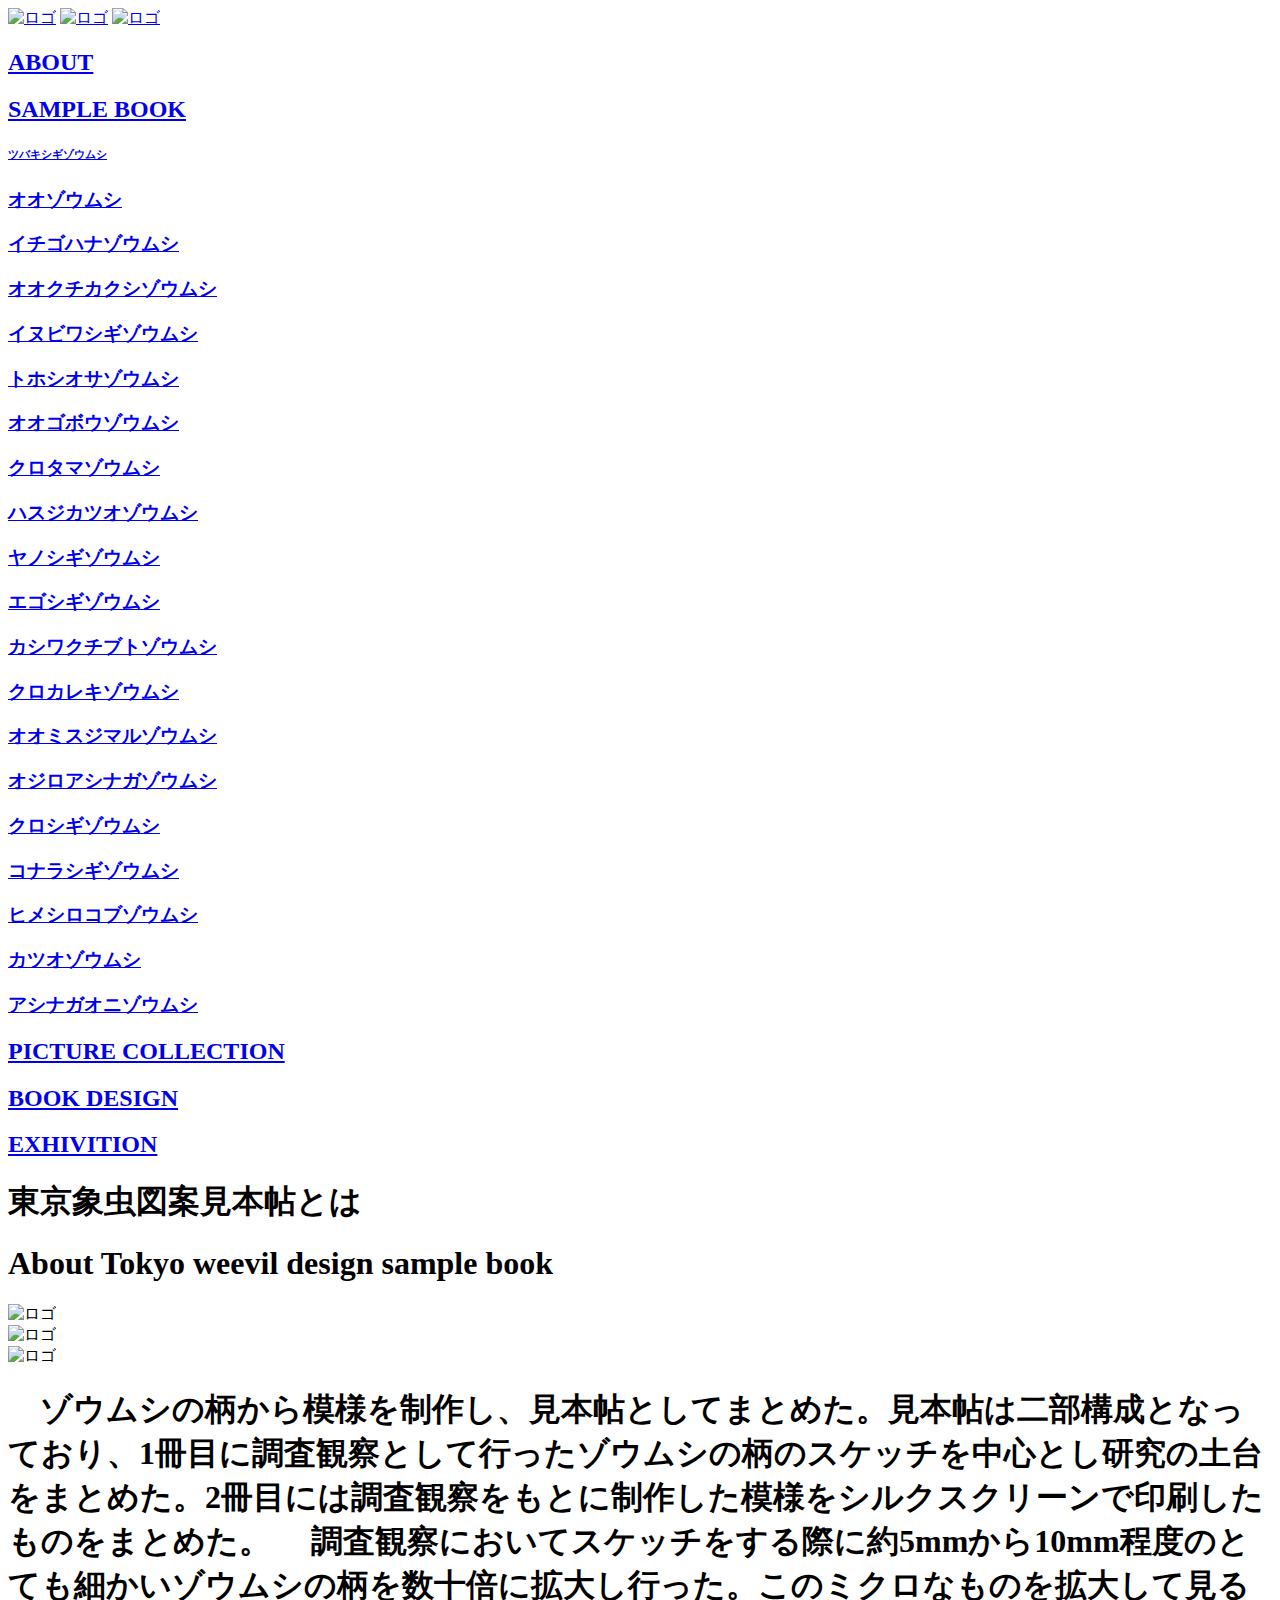
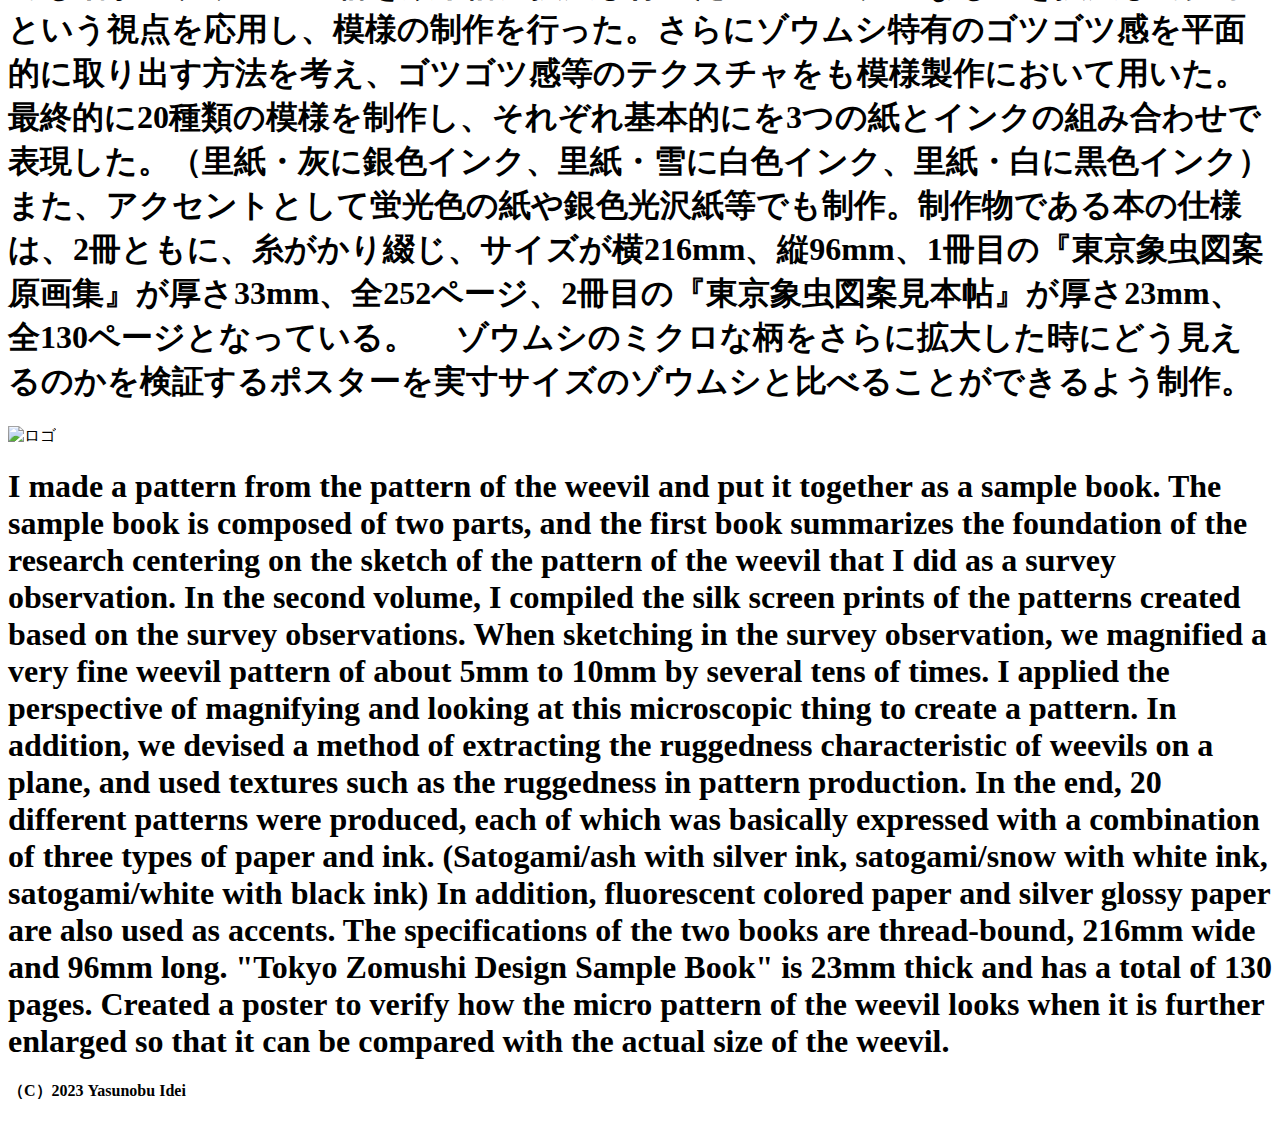
==== index.html @ ec0a6c7b "Create index.html" ====
<!DOCTYPE html>
<html lang="ja">
    <head>
        <meta charset="UTF-8">
        <title>東京象虫図案見本帖</title>
        <link rel="preconnect" href="https://fonts.googleapis.com">
        <link rel="preconnect" href="https://fonts.gstatic.com" crossorigin>
        <link href="https://fonts.googleapis.com/css2?family=Noto+Serif+JP:wght@200&family=Roboto:wght@100&display=swap" rel="stylesheet">
        <link rel="stylesheet" href="style5.css">
        <meta name="viewport" content="width=device-width,initial-scale=1">
    </head>

    <body>
        <div class="app">
            <div class="header">
                <a href="https://yasunobuidei.github.io/Tokyoweevildesignsample.github.io/"><img src="logo.png" alt="ロゴ" id="logog"></a>
                <a href="https://yasunobuidei.github.io/Tokyoweevildesignsample.github.io/"><img src="logow.png" alt="ロゴ" id="logow"></a>
                <a href="https://yasunobuidei.github.io/menu.github.io/"><img src="menug.png" alt="ロゴ" id="menu"></a>
            </div>
            <div class="main">
                <div class="sidebar">
                    <h2><a href="https://yasunobuidei.github.io/about.github.io/">ABOUT</a></h2>
                    <h2><a href="https://yasunobuidei.github.io/samplebook.github.io/">SAMPLE BOOK</a></h2>
                    <h6><a href="https://yasunobuidei.github.io/tsubakishigi.github.io/">ツバキシギゾウムシ</a></h6>
                    <h3><a href="https://yasunobuidei.github.io/oh.github.io/">オオゾウムシ</a></h3>
                    <h3><a href="https://yasunobuidei.github.io/ichigohana.github.io/">イチゴハナゾウムシ</a></h3>
                    <h3><a href="https://yasunobuidei.github.io/ohkuchikakushi.github.io/">オオクチカクシゾウムシ</a></h3>
                    <h3><a href="https://yasunobuidei.github.io/inubiwashigi.github.io/">イヌビワシギゾウムシ</a></h3>
                    <h3><a href="https://yasunobuidei.github.io/tohoshiosa.github.io/">トホシオサゾウムシ</a></h3>
                    <h3><a href="https://yasunobuidei.github.io/ohgobo.github.io/">オオゴボウゾウムシ</a></h3>
                    <h3><a href="https://yasunobuidei.github.io/kurotama.github.io/">クロタマゾウムシ</a></h3>
                    <h3><a href="https://yasunobuidei.github.io/hasujikatsuo.github.io/">ハスジカツオゾウムシ</a></h3>
                    <h3><a href="https://yasunobuidei.github.io/yanoshigi.github.io/">ヤノシギゾウムシ</a></h3>
                    <h3><a href="https://yasunobuidei.github.io/egoshigi.github.io/">エゴシギゾウムシ</a></h3>
                    <h3><a href="https://yasunobuidei.github.io/kashiwakuchibuto.github.io/">カシワクチブトゾウムシ</a></h3>
                    <h3><a href="https://yasunobuidei.github.io/kurokareki.github.io/">クロカレキゾウムシ</a></h3>
                    <h3><a href="https://yasunobuidei.github.io/ohmisujimaru.github.io/">オオミスジマルゾウムシ</a></h3>
                    <h3><a href="https://yasunobuidei.github.io/ojiroashinaga.github.io/">オジロアシナガゾウムシ</a></h3>
                    <h3><a href="https://yasunobuidei.github.io/kuroshigi.github.io/">クロシギゾウムシ</a></h3>
                    <h3><a href="https://yasunobuidei.github.io/konarashigi.github.io/">コナラシギゾウムシ</a></h3>
                    <h3><a href="https://yasunobuidei.github.io/himeshirokobu.github.io/">ヒメシロコブゾウムシ</a></h3>
                    <h3><a href="https://yasunobuidei.github.io/katsuo.github.io/">カツオゾウムシ</a></h3>
                    <h3><a href="https://yasunobuidei.github.io/ashinagaoni.github.io/">アシナガオニゾウムシ</a></h3>
                    <h2><a href="https://yasunobuidei.github.io/picturecollection.github.io/">PICTURE COLLECTION</a></h2>
                    <h2><a href="https://yasunobuidei.github.io/bookdesign.github.io/">BOOK DESIGN</a></h2>
                    <h2><a href="https://yasunobuidei.github.io/exhivition.github.io/">EXHIVITION</a></h2>
                </div>
                <div class="content">
                    <div class="flex-content">
                        <h1>東京象虫図案見本帖とは</h1>
                        <h1>About Tokyo weevil design sample book</h1>
                    </div>
                    <div class="flex-content">
                        <div class="naka">
                            <div class="photo"><img src="ashinagaoni-photo.png" alt="ロゴ" id="gara1"></div>
                            <div class="photo"><img src="ashinagaoni-collection.png" alt="ロゴ" id="gara1"></div>
                            <div class="photo"><img src="ashinagaoni1.png" alt="ロゴ" id="gara1"></div>
                        </div>
                        <div class="naka">
                            <h1 id="moji1">　ゾウムシの柄から模様を制作し、見本帖としてまとめた。見本帖は二部構成となっており、1冊目に調査観察として行ったゾウムシの柄のスケッチを中心とし研究の土台をまとめた。2冊目には調査観察をもとに制作した模様をシルクスクリーンで印刷したものをまとめた。
                                　調査観察においてスケッチをする際に約5mmから10mm程度のとても細かいゾウムシの柄を数十倍に拡大し行った。このミクロなものを拡大して見るという視点を応用し、模様の制作を行った。さらにゾウムシ特有のゴツゴツ感を平面的に取り出す方法を考え、ゴツゴツ感等のテクスチャをも模様製作において用いた。最終的に20種類の模様を制作し、それぞれ基本的にを3つの紙とインクの組み合わせで表現した。（里紙・灰に銀色インク、里紙・雪に白色インク、里紙・白に黒色インク）また、アクセントとして蛍光色の紙や銀色光沢紙等でも制作。制作物である本の仕様は、2冊ともに、糸がかり綴じ、サイズが横216mm、縦96mm、1冊目の『東京象虫図案原画集』が厚さ33mm、全252ページ、2冊目の『東京象虫図案見本帖』が厚さ23mm、全130ページとなっている。
                                　ゾウムシのミクロな柄をさらに拡大した時にどう見えるのかを検証するポスターを実寸サイズのゾウムシと比べることができるよう制作。</h1>
                        
                            </div>
                    </div>
                    <div class="flex-content">
                        <div class="naka">
                            <img src="shugo.png" alt="ロゴ" id="gara2">
                        </div>
                        <div class="naka">
                            <h1 id="moji1"> I made a pattern from the pattern of the weevil and put it together as a sample book. The sample book is composed of two parts, and the first book summarizes the foundation of the research centering on the sketch of the pattern of the weevil that I did as a survey observation. In the second volume, I compiled the silk screen prints of the patterns created based on the survey observations.
                                 When sketching in the survey observation, we magnified a very fine weevil pattern of about 5mm to 10mm by several tens of times. I applied the perspective of magnifying and looking at this microscopic thing to create a pattern. In addition, we devised a method of extracting the ruggedness characteristic of weevils on a plane, and used textures such as the ruggedness in pattern production. In the end, 20 different patterns were produced, each of which was basically expressed with a combination of three types of paper and ink. (Satogami/ash with silver ink, satogami/snow with white ink, satogami/white with black ink) In addition, fluorescent colored paper and silver glossy paper are also used as accents. The specifications of the two books are thread-bound, 216mm wide and 96mm long. "Tokyo Zomushi Design Sample Book" is 23mm thick and has a total of 130 pages.
                                 Created a poster to verify how the micro pattern of the weevil looks when it is further enlarged so that it can be compared with the actual size of the weevil.              
                            </h1>
                        </div>
                    </div>
                </div>
                <div class="sidebar2">
                </div>
            </div>
            <div class="footer">
                <h4>（C）2023 Yasunobu Idei</h4>
            </div>
        </div>
    </body> 
</html>
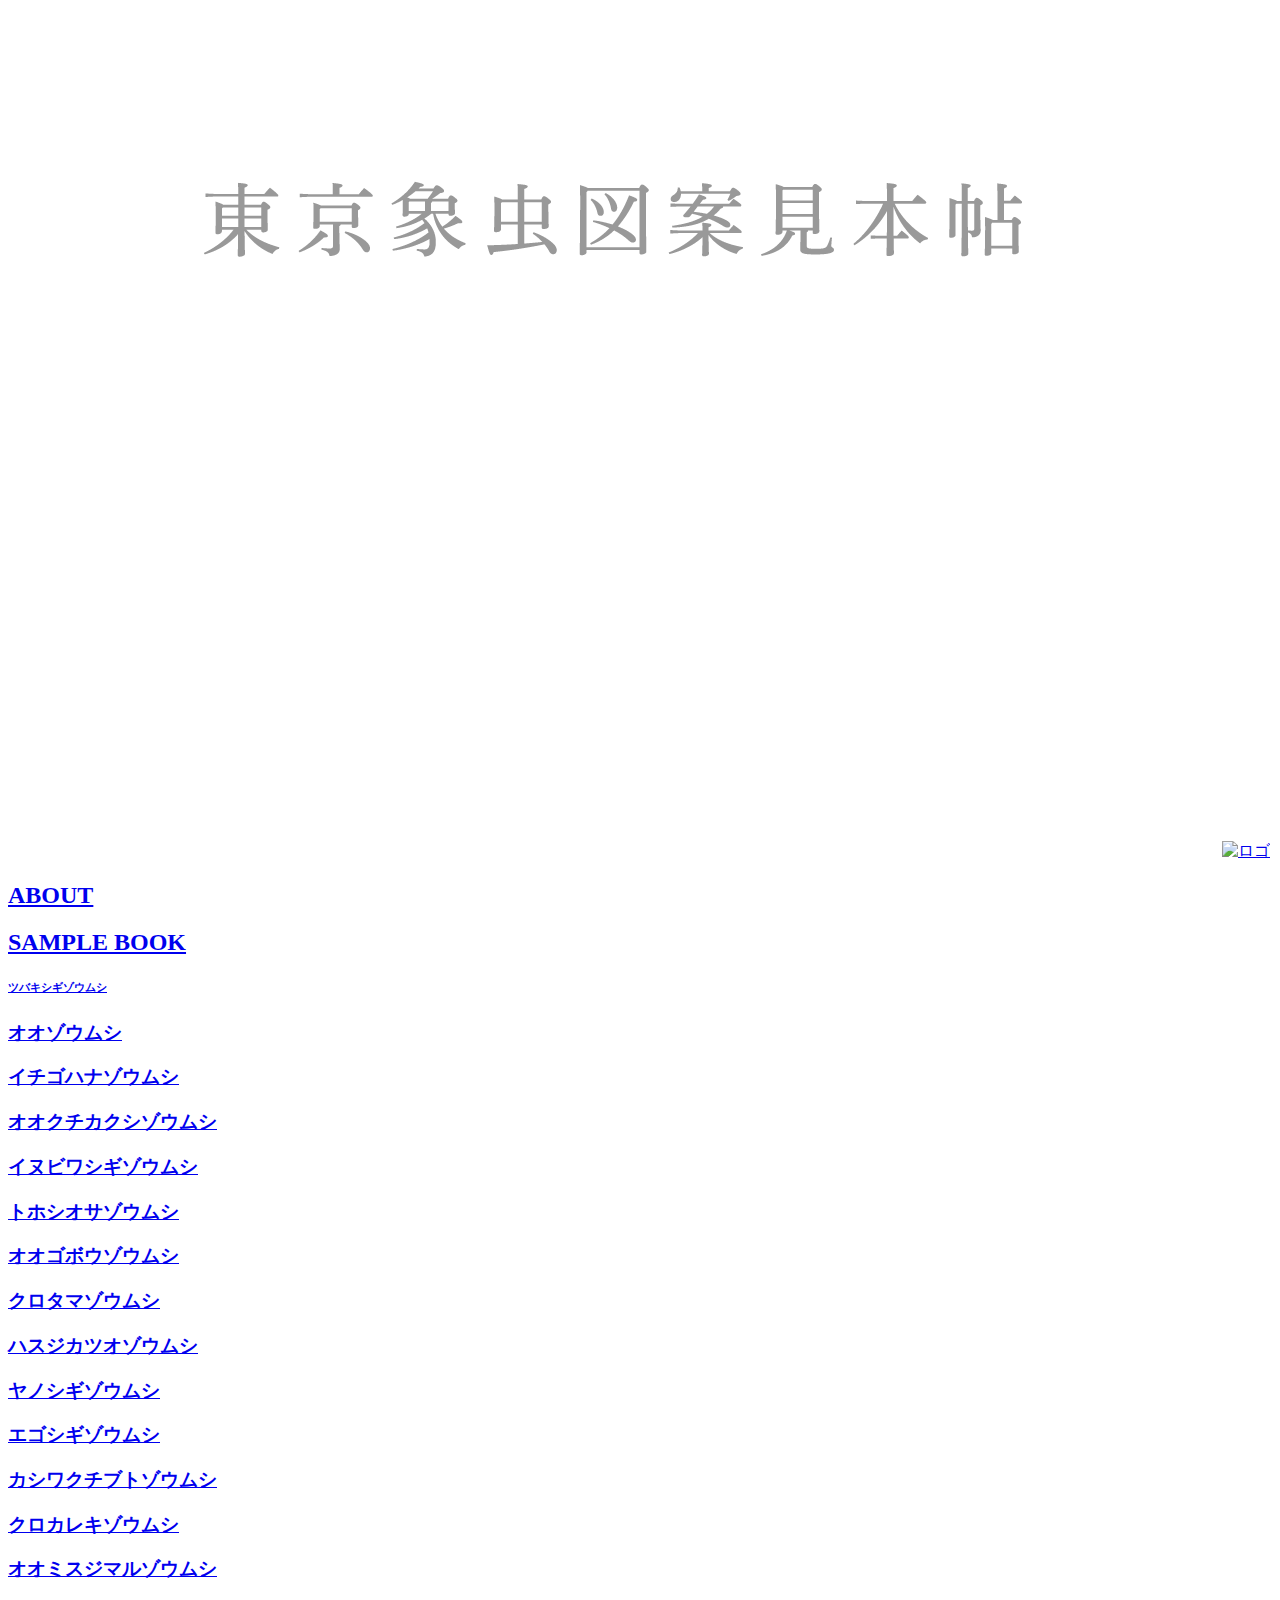
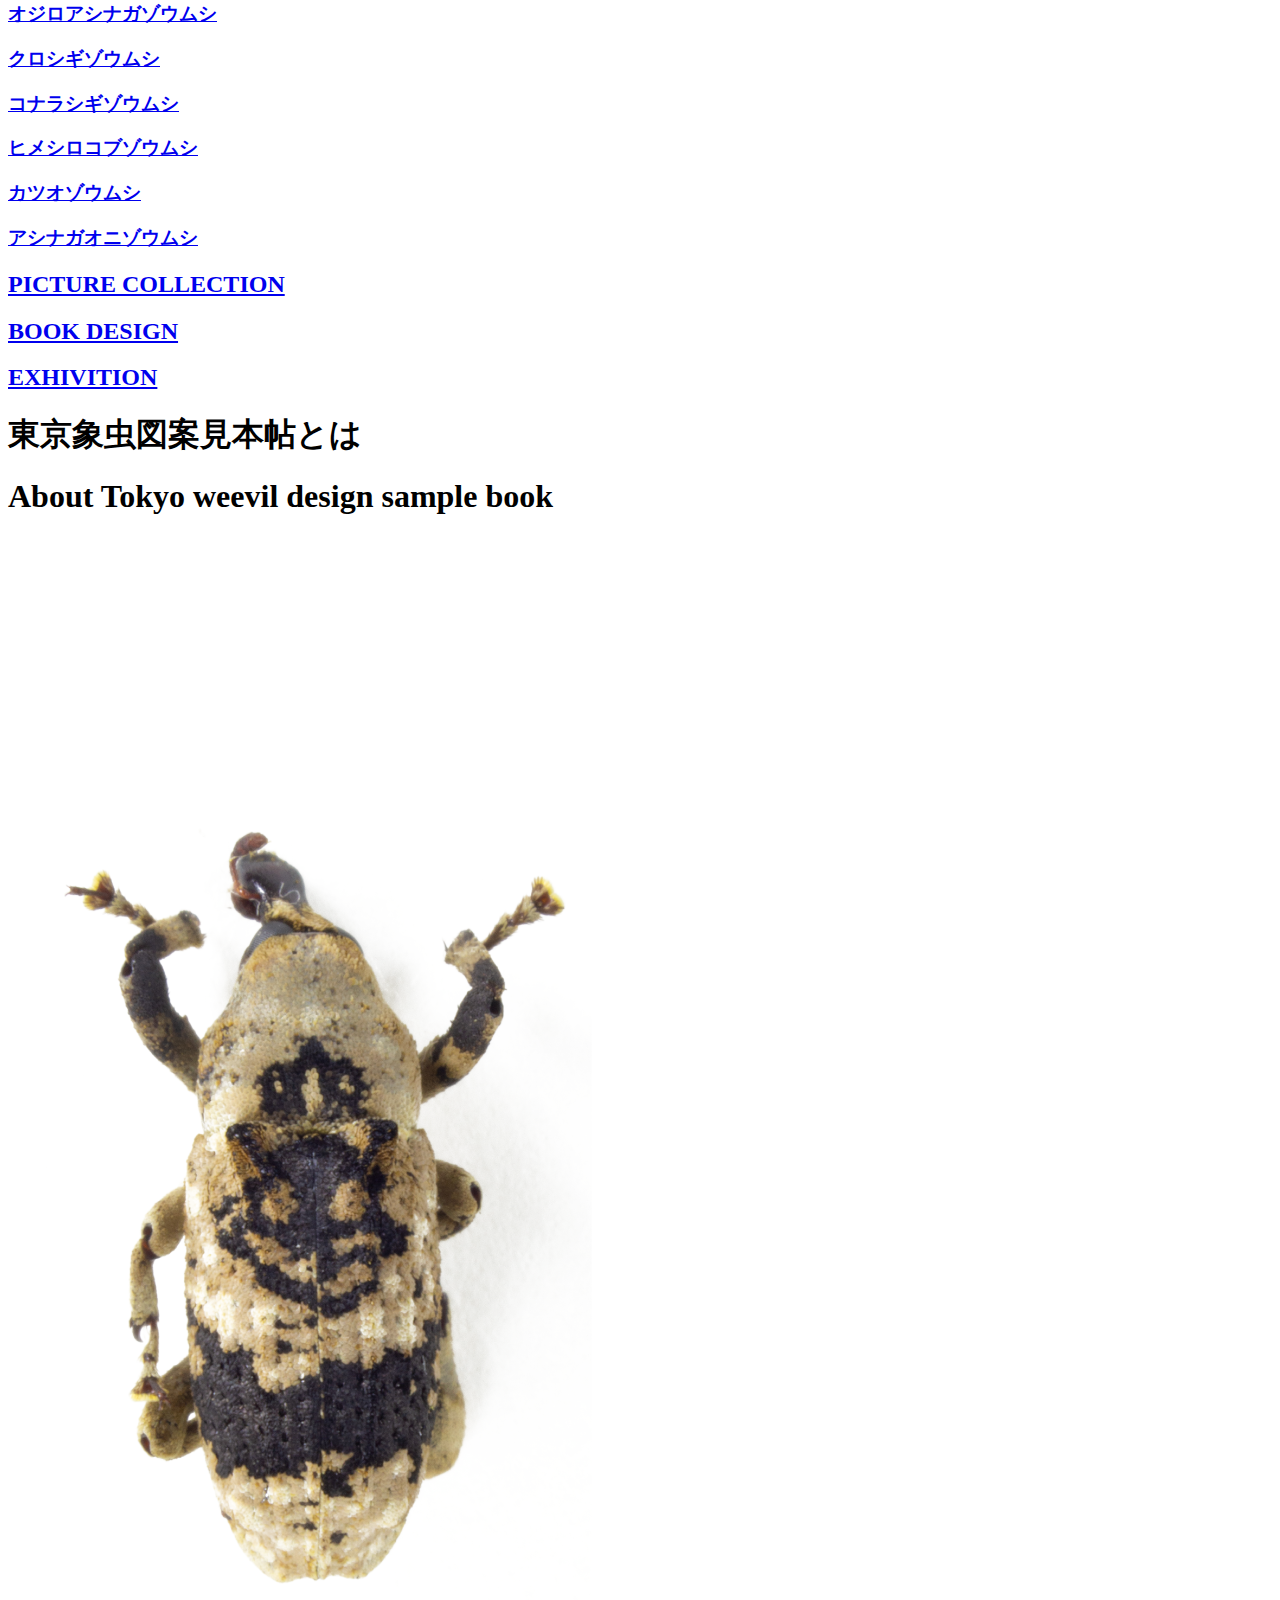
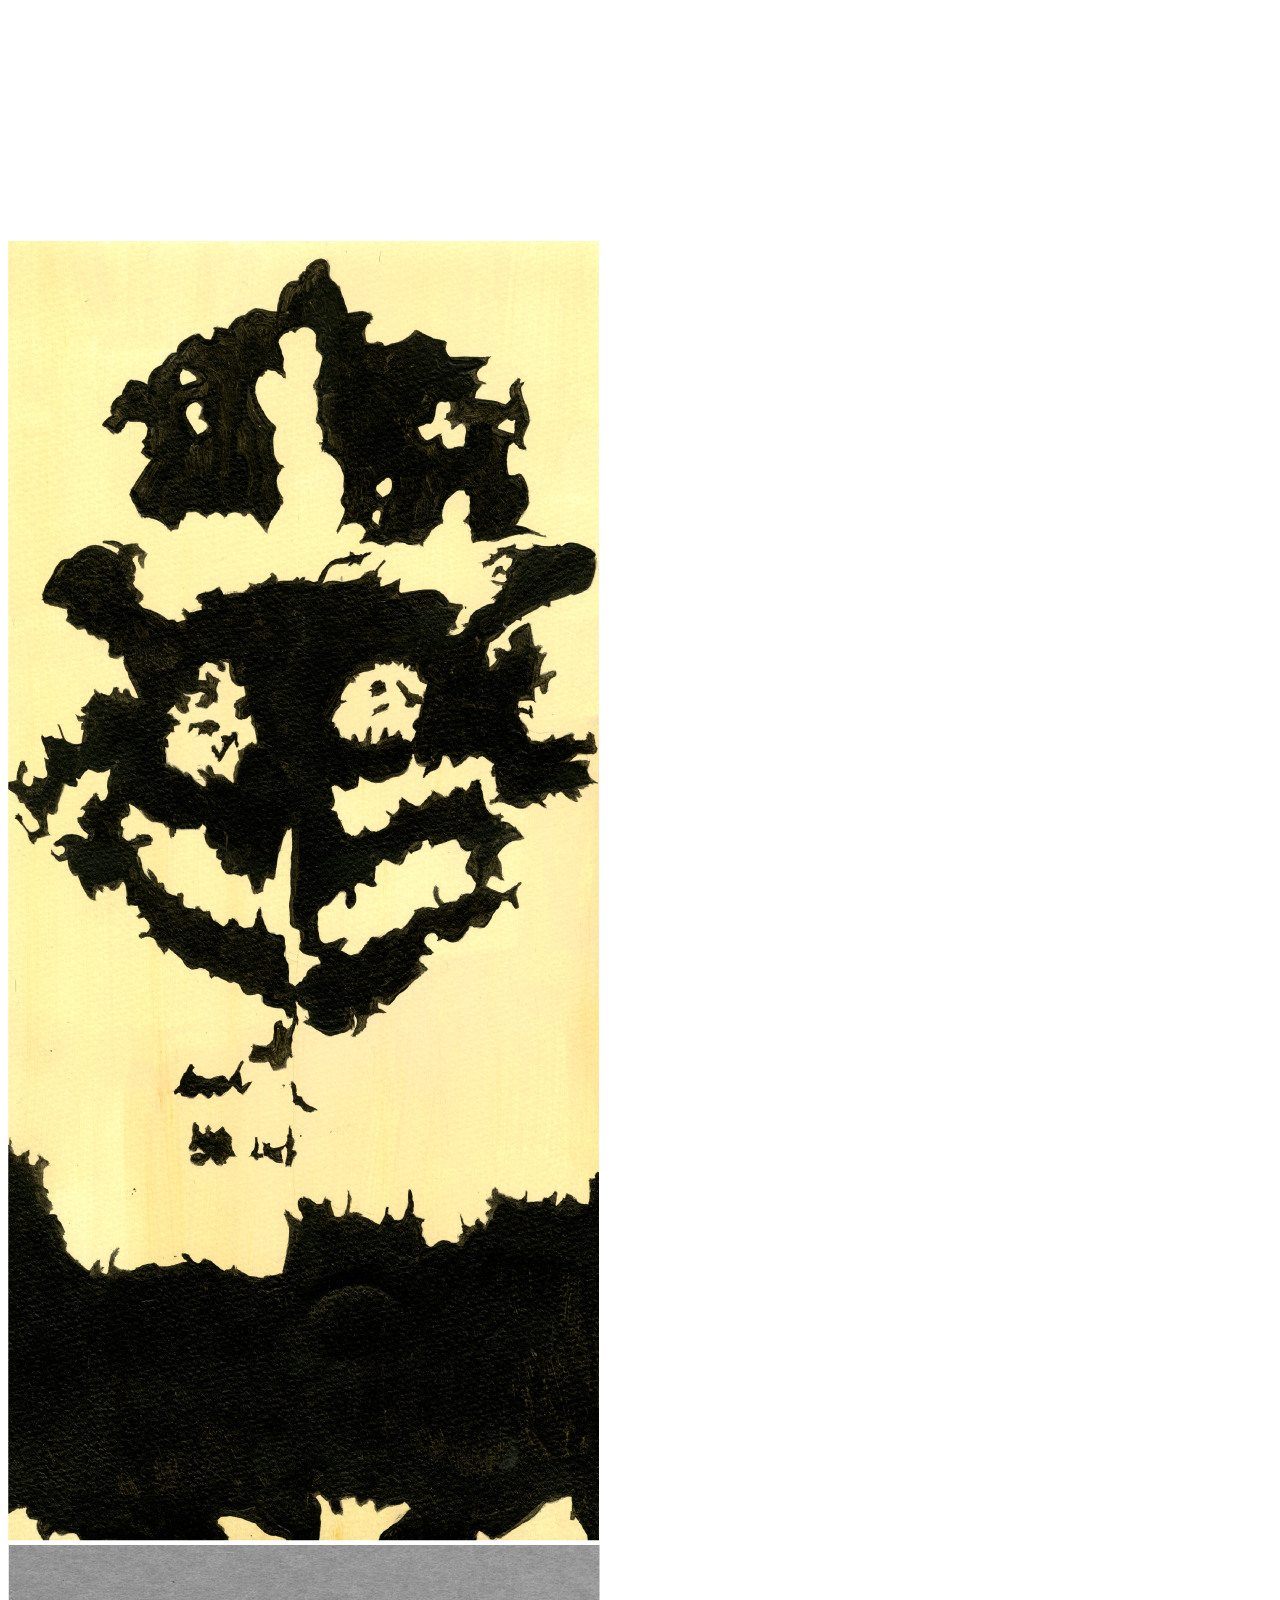
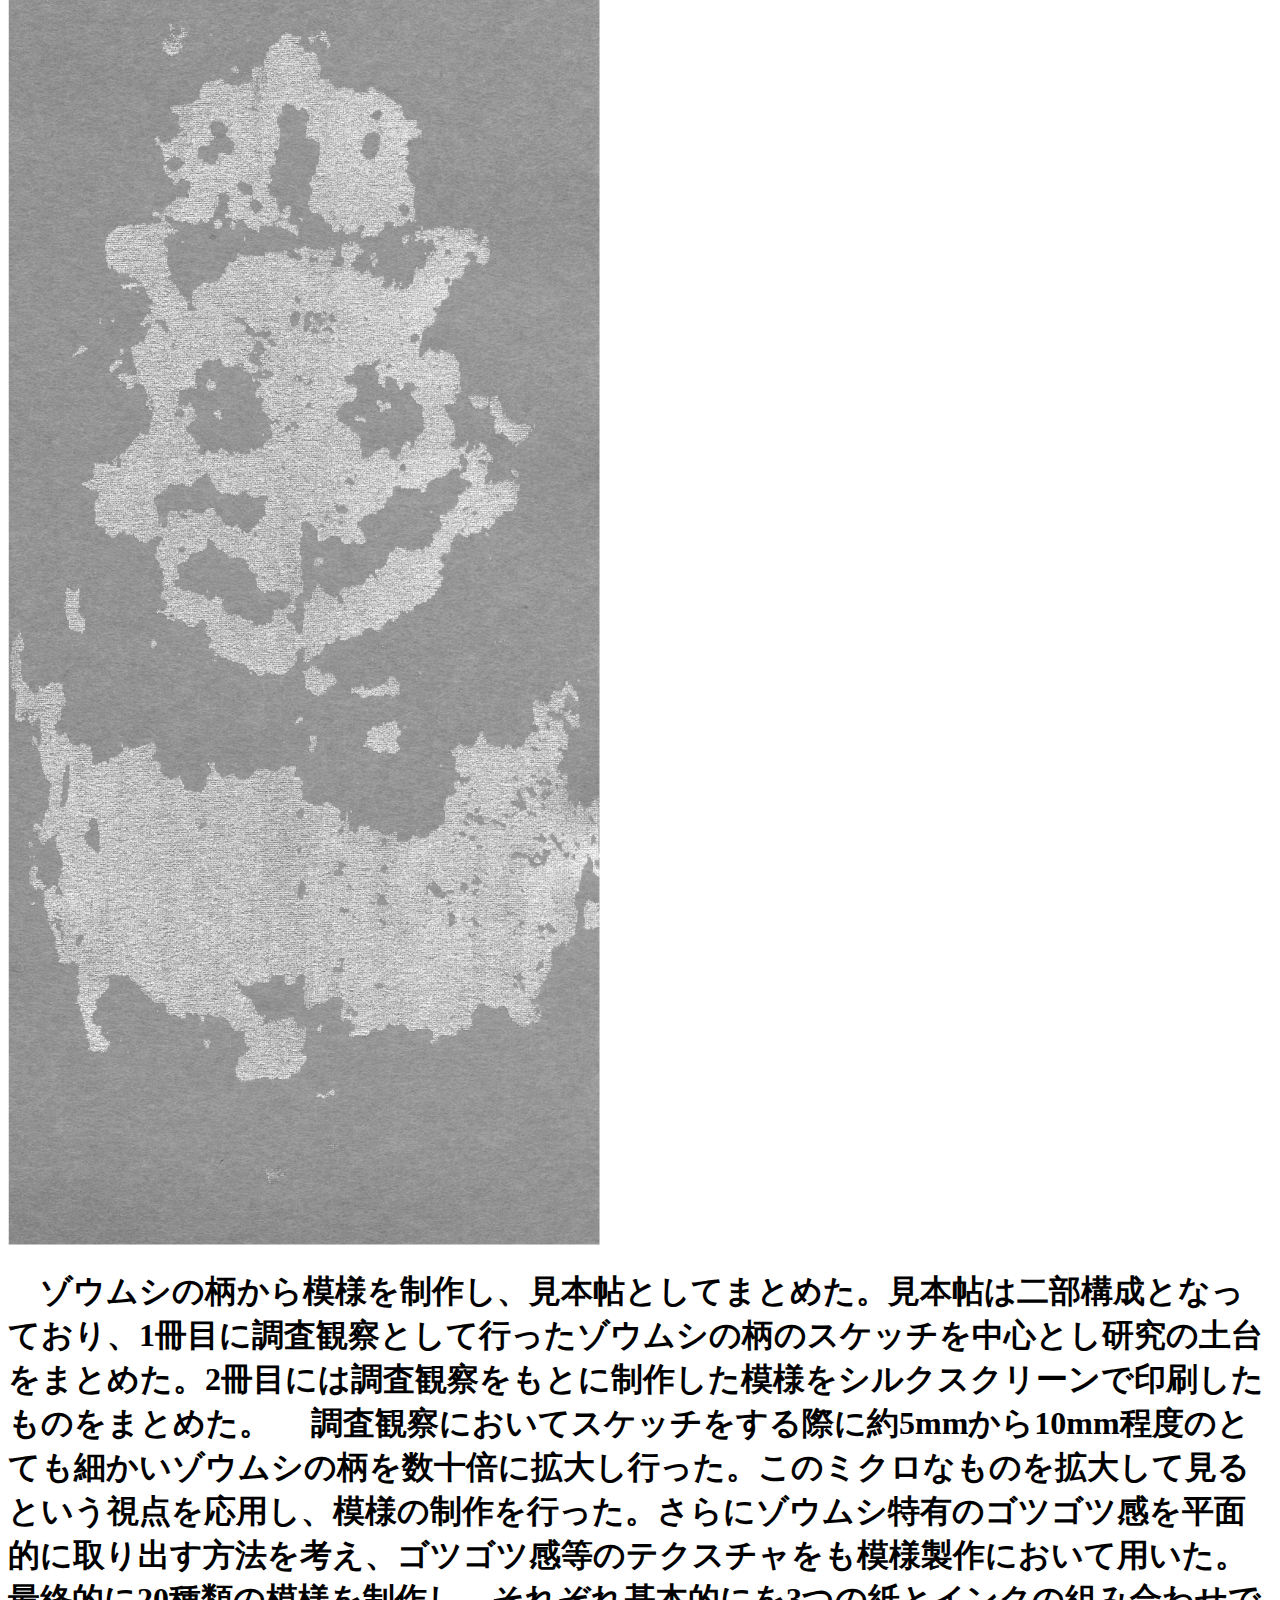
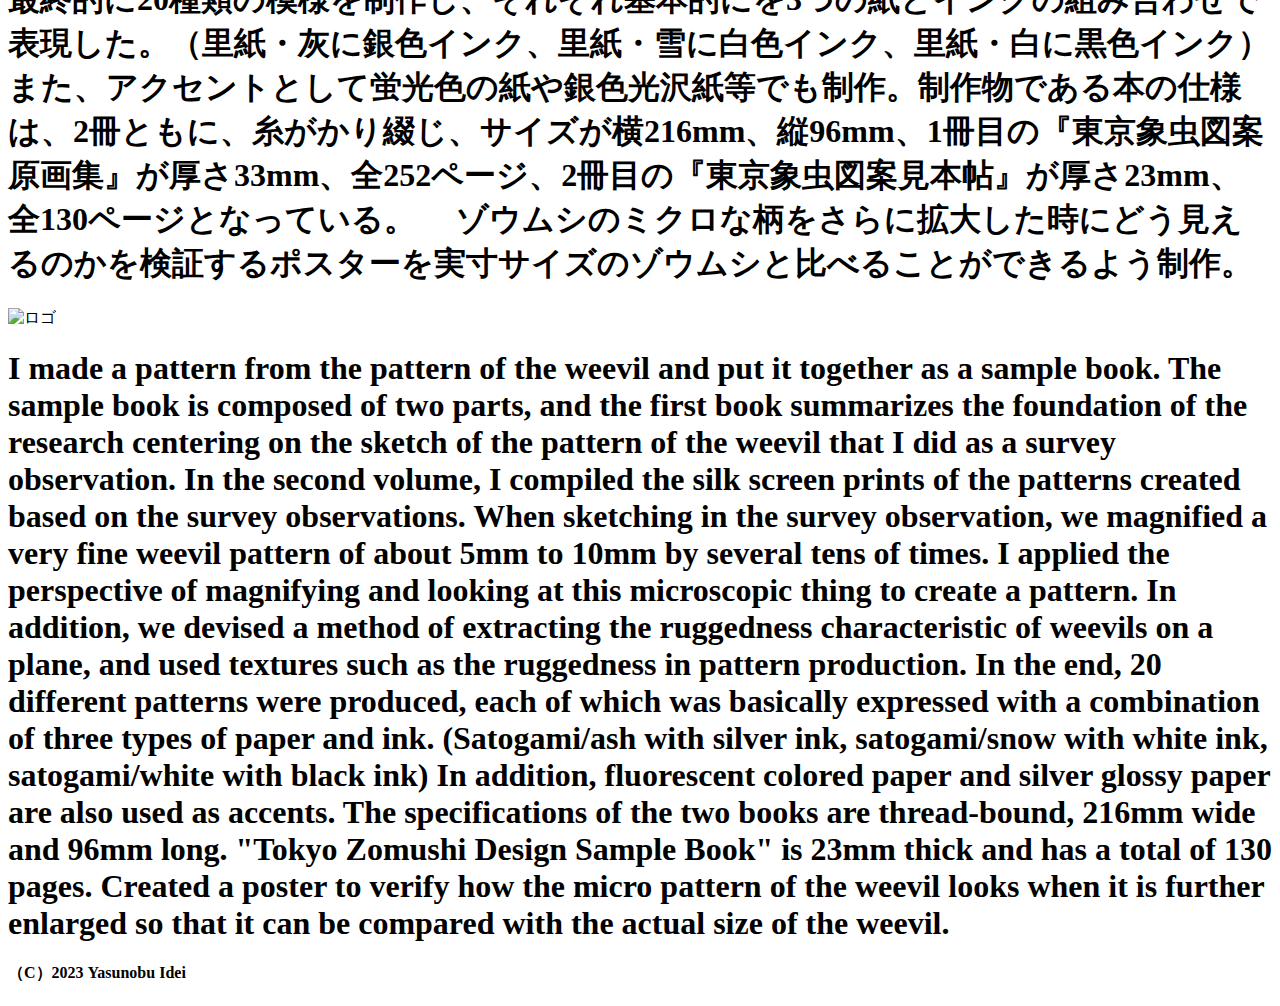
==== commit 358b8722: "Update index.html" ====
--- a/index.html
+++ b/index.html
@@ -6,7 +6,7 @@
         <link rel="preconnect" href="https://fonts.googleapis.com">
         <link rel="preconnect" href="https://fonts.gstatic.com" crossorigin>
         <link href="https://fonts.googleapis.com/css2?family=Noto+Serif+JP:wght@200&family=Roboto:wght@100&display=swap" rel="stylesheet">
-        <link rel="stylesheet" href="style5.css">
+        <link rel="stylesheet" href="style.5.css">
         <meta name="viewport" content="width=device-width,initial-scale=1">
     </head>
 
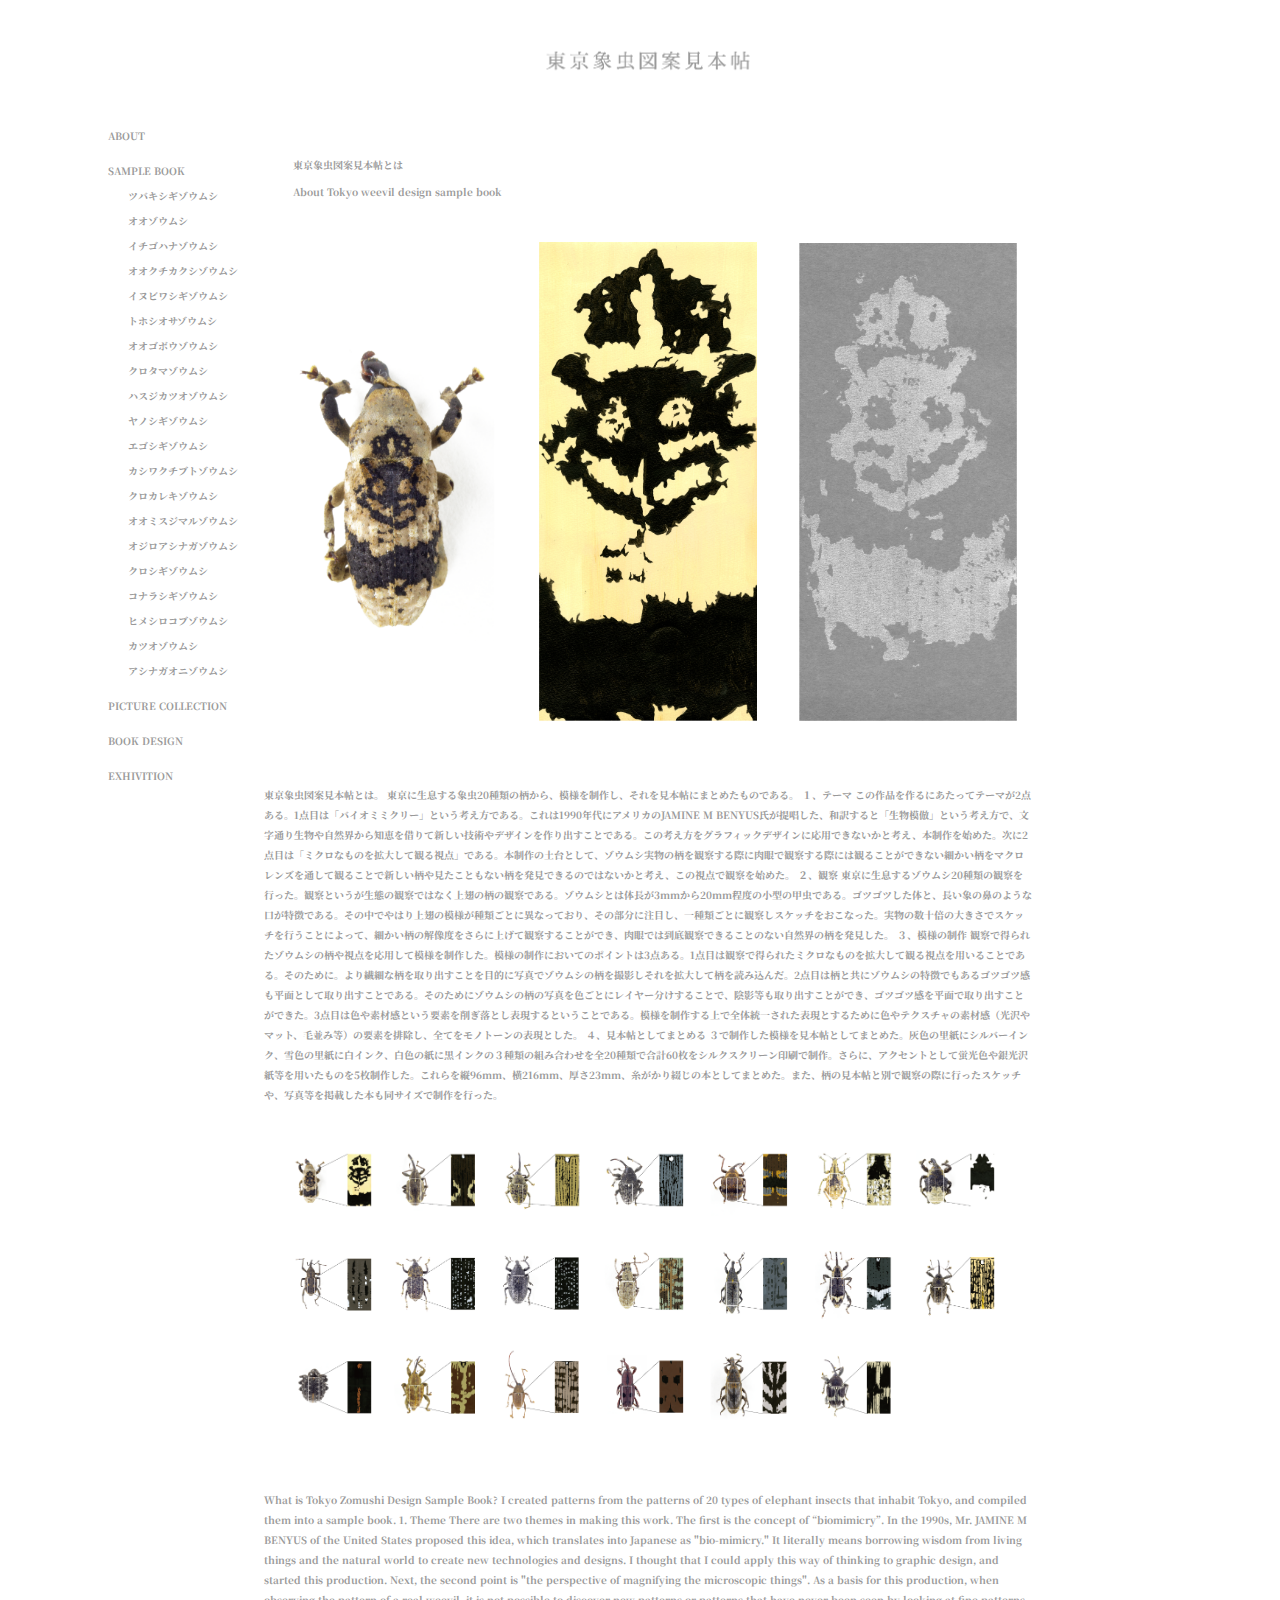
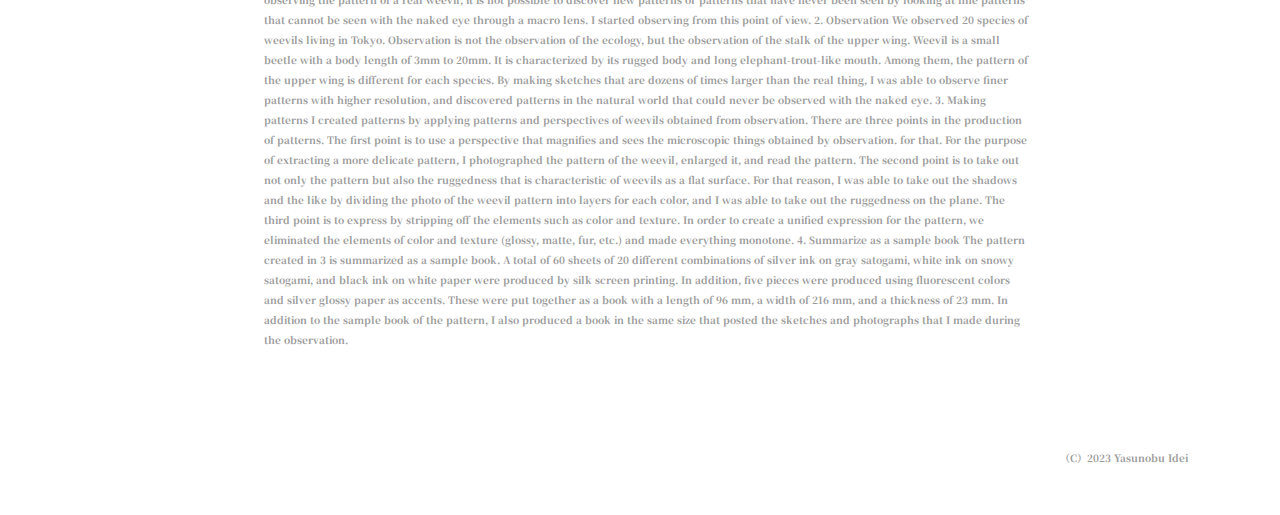
==== commit bb4ad82d: "Update index.html" ====
--- a/index.html
+++ b/index.html
@@ -57,9 +57,25 @@
                             <div class="photo"><img src="ashinagaoni1.png" alt="ロゴ" id="gara1"></div>
                         </div>
                         <div class="naka">
-                            <h1 id="moji1">　ゾウムシの柄から模様を制作し、見本帖としてまとめた。見本帖は二部構成となっており、1冊目に調査観察として行ったゾウムシの柄のスケッチを中心とし研究の土台をまとめた。2冊目には調査観察をもとに制作した模様をシルクスクリーンで印刷したものをまとめた。
-                                　調査観察においてスケッチをする際に約5mmから10mm程度のとても細かいゾウムシの柄を数十倍に拡大し行った。このミクロなものを拡大して見るという視点を応用し、模様の制作を行った。さらにゾウムシ特有のゴツゴツ感を平面的に取り出す方法を考え、ゴツゴツ感等のテクスチャをも模様製作において用いた。最終的に20種類の模様を制作し、それぞれ基本的にを3つの紙とインクの組み合わせで表現した。（里紙・灰に銀色インク、里紙・雪に白色インク、里紙・白に黒色インク）また、アクセントとして蛍光色の紙や銀色光沢紙等でも制作。制作物である本の仕様は、2冊ともに、糸がかり綴じ、サイズが横216mm、縦96mm、1冊目の『東京象虫図案原画集』が厚さ33mm、全252ページ、2冊目の『東京象虫図案見本帖』が厚さ23mm、全130ページとなっている。
-                                　ゾウムシのミクロな柄をさらに拡大した時にどう見えるのかを検証するポスターを実寸サイズのゾウムシと比べることができるよう制作。</h1>
+                            <h1 id="moji1">東京象虫図案見本帖とは。
+
+東京に生息する象虫20種類の柄から、模様を制作し、それを見本帖にまとめたものである。
+
+１、テーマ
+
+この作品を作るにあたってテーマが2点ある。1点目は「バイオミミクリー」という考え方である。これは1990年代にアメリカのJAMINE M BENYUS氏が提唱した、和訳すると「生物模倣」という考え方で、文字通り生物や自然界から知恵を借りて新しい技術やデザインを作り出すことである。この考え方をグラフィックデザインに応用できないかと考え、本制作を始めた。次に2点目は「ミクロなものを拡大して観る視点」である。本制作の土台として、ゾウムシ実物の柄を観察する際に肉眼で観察する際には観ることができない細かい柄をマクロレンズを通して観ることで新しい柄や見たこともない柄を発見できるのではないかと考え、この視点で観察を始めた。
+
+２、観察
+
+東京に生息するゾウムシ20種類の観察を行った。観察というが生態の観察ではなく上翅の柄の観察である。ゾウムシとは体長が3mmから20mm程度の小型の甲虫である。ゴツゴツした体と、長い象の鼻のような口が特徴である。その中でやはり上翅の模様が種類ごとに異なっており、その部分に注目し、一種類ごとに観察しスケッチをおこなった。実物の数十倍の大きさでスケッチを行うことによって、細かい柄の解像度をさらに上げて観察することができ、肉眼では到底観察できることのない自然界の柄を発見した。
+
+３、模様の制作
+
+観察で得られたゾウムシの柄や視点を応用して模様を制作した。模様の制作においてのポイントは3点ある。1点目は観察で得られたミクロなものを拡大して観る視点を用いることである。そのために。より繊細な柄を取り出すことを目的に写真でゾウムシの柄を撮影しそれを拡大して柄を読み込んだ。2点目は柄と共にゾウムシの特徴でもあるゴツゴツ感も平面として取り出すことである。そのためにゾウムシの柄の写真を色ごとにレイヤー分けすることで、陰影等も取り出すことができ、ゴツゴツ感を平面で取り出すことができた。3点目は色や素材感という要素を削ぎ落とし表現するということである。模様を制作する上で全体統一された表現とするために色やテクスチャの素材感（光沢やマット、毛並み等）の要素を排除し、全てをモノトーンの表現とした。
+
+４、見本帖としてまとめる
+
+３で制作した模様を見本帖としてまとめた。灰色の里紙にシルバーインク、雪色の里紙に白インク、白色の紙に黒インクの３種類の組み合わせを全20種類で合計60枚をシルクスクリーン印刷で制作。さらに、アクセントとして蛍光色や銀光沢紙等を用いたものを5枚制作した。これらを縦96mm、横216mm、厚さ23mm、糸がかり綴じの本としてまとめた。また、柄の見本帖と別で観察の際に行ったスケッチや、写真等を掲載した本も同サイズで制作を行った。</h1>
                         
                             </div>
                     </div>
@@ -68,10 +84,21 @@
                             <img src="shugo.png" alt="ロゴ" id="gara2">
                         </div>
                         <div class="naka">
-                            <h1 id="moji1"> I made a pattern from the pattern of the weevil and put it together as a sample book. The sample book is composed of two parts, and the first book summarizes the foundation of the research centering on the sketch of the pattern of the weevil that I did as a survey observation. In the second volume, I compiled the silk screen prints of the patterns created based on the survey observations.
-                                 When sketching in the survey observation, we magnified a very fine weevil pattern of about 5mm to 10mm by several tens of times. I applied the perspective of magnifying and looking at this microscopic thing to create a pattern. In addition, we devised a method of extracting the ruggedness characteristic of weevils on a plane, and used textures such as the ruggedness in pattern production. In the end, 20 different patterns were produced, each of which was basically expressed with a combination of three types of paper and ink. (Satogami/ash with silver ink, satogami/snow with white ink, satogami/white with black ink) In addition, fluorescent colored paper and silver glossy paper are also used as accents. The specifications of the two books are thread-bound, 216mm wide and 96mm long. "Tokyo Zomushi Design Sample Book" is 23mm thick and has a total of 130 pages.
-                                 Created a poster to verify how the micro pattern of the weevil looks when it is further enlarged so that it can be compared with the actual size of the weevil.              
-                            </h1>
+                            <h1 id="moji1">What is Tokyo Zomushi Design Sample Book?
+I created patterns from the patterns of 20 types of elephant insects that inhabit Tokyo, and compiled them into a sample book.
+
+1. Theme
+There are two themes in making this work. The first is the concept of “biomimicry”. In the 1990s, Mr. JAMINE M BENYUS of the United States proposed this idea, which translates into Japanese as "bio-mimicry." It literally means borrowing wisdom from living things and the natural world to create new technologies and designs. I thought that I could apply this way of thinking to graphic design, and started this production. Next, the second point is "the perspective of magnifying the microscopic things". As a basis for this production, when observing the pattern of a real weevil, it is not possible to discover new patterns or patterns that have never been seen by looking at fine patterns that cannot be seen with the naked eye through a macro lens. I started observing from this point of view.
+
+2. Observation
+We observed 20 species of weevils living in Tokyo. Observation is not the observation of the ecology, but the observation of the stalk of the upper wing. Weevil is a small beetle with a body length of 3mm to 20mm. It is characterized by its rugged body and long elephant-trout-like mouth. Among them, the pattern of the upper wing is different for each species. By making sketches that are dozens of times larger than the real thing, I was able to observe finer patterns with higher resolution, and discovered patterns in the natural world that could never be observed with the naked eye.
+
+3. Making patterns
+I created patterns by applying patterns and perspectives of weevils obtained from observation. There are three points in the production of patterns. The first point is to use a perspective that magnifies and sees the microscopic things obtained by observation. for that. For the purpose of extracting a more delicate pattern, I photographed the pattern of the weevil, enlarged it, and read the pattern. The second point is to take out not only the pattern but also the ruggedness that is characteristic of weevils as a flat surface. For that reason, I was able to take out the shadows and the like by dividing the photo of the weevil pattern into layers for each color, and I was able to take out the ruggedness on the plane. The third point is to express by stripping off the elements such as color and texture. In order to create a unified expression for the pattern, we eliminated the elements of color and texture (glossy, matte, fur, etc.) and made everything monotone.
+
+4. Summarize as a sample book
+The pattern created in 3 is summarized as a sample book. A total of 60 sheets of 20 different combinations of silver ink on gray satogami, white ink on snowy satogami, and black ink on white paper were produced by silk screen printing. In addition, five pieces were produced using fluorescent colors and silver glossy paper as accents. These were put together as a book with a length of 96 mm, a width of 216 mm, and a thickness of 23 mm. In addition to the sample book of the pattern, I also produced a book in the same size that posted the sketches and photographs that I made during the observation.
+</h1>
                         </div>
                     </div>
                 </div>
--- a/style.5.css
+++ b/style.5.css
@@ -0,0 +1,640 @@
+a {
+    color:#999999 ;
+    text-decoration: none;
+  }
+  a:hover{
+    color: #4d4d4d;;
+  }
+  #menu{width: 00px;
+    display: block; 
+    margin: auto;
+    position: absolute;
+    top:10px;
+    right:auto;}
+
+
+
+@media screen and (min-width:1200px) {
+ #logog{width: 300px;
+        display: block; 
+        margin: auto;
+     　　position:relative;}
+ #logow{width: 300px;
+        display: block; 
+        margin: auto;
+        position: absolute;
+        top:10px;
+        right:auto;}
+        #menu{width: 00px;
+            display: block; 
+            margin: auto;
+            position: absolute;
+            top:10px;
+            right:auto;}
+ 
+ h1{font-family: 'Noto Serif JP', serif;
+         font-size: 10px;
+         color:#999999;
+         text-align:left;
+         margin-top:7px;
+         margin-bottom:0px;
+    margin-left:35px;
+    line-height: 20px;}
+    
+ 
+ h2{font-family: 'Noto Serif JP', serif;
+         font-size: 10px;
+         color:#999999;
+         text-align:left;
+         margin-top:20px;
+         margin-bottom:0px;
+         margin-left:100px;}
+     
+ h3{font-family: 'Noto Serif JP', serif;
+         font-size: 10px;
+         color:#999999;
+         text-align:left;
+         margin-top:10px;
+         margin-bottom:0px;
+         margin-left:120px;} 
+ h6{font-family: 'Noto Serif JP', serif;
+         font-size:10px;
+         color:#4D4D4D;
+         text-align:left;
+         margin-top:10px;
+         margin-bottom:0px;
+         margin-left:120px;} 
+       
+ h4{font-family: 'Noto Serif JP', serif;
+         font-size: 10px;
+         color:#999999;
+         text-align:right;
+         margin-top:100px;
+         margin-bottom:50px;
+         margin-right:100px;}  
+ 
+ .app {
+         width: 100vw;
+         height: 100vh;
+         display: flex;
+         flex-direction: column;
+           }        
+ .header {
+         height: 100px;
+         background-color: white;
+         box-sizing: border-box;
+         border:0px solid blue;
+         position: sticky;
+         top: 00px;
+            
+           }
+ 
+ .main {
+         display: flex;
+         flex-direction: row;
+         flex-grow:1;
+           }
+ 
+ .sidebar {
+         width:250px;
+         height:800px;
+         background-color: white;
+         box-sizing: border-box;
+         border: 0px solid chocolate;
+         position: sticky;
+         top: 100px;
+           }
+           .sidebar2 {
+             width: 250px;
+             height:800px;
+             background-color: white;
+             box-sizing: border-box;
+             border:0px solid chocolate;
+             position: sticky;
+             top: 100px;
+               }
+ .content {
+             background-color: white;
+             box-sizing: border-box;
+             border: 0px solid chocolate;
+         display: flex;
+         flex-direction: column;
+         flex-grow: 1;
+           }
+ .flex-content {
+         flex-grow: 1;
+         background-color:white;
+         box-sizing: border-box;
+         border: 0px solid green;
+         display: flex;
+         flex-direction: column;
+         margin-top: 40px;
+           }
+
+.naka {
+        flex-grow: 1;
+        background-color:white;
+        box-sizing: border-box;
+        border: 0px solid rgb(58, 75, 174);
+        display: flex;
+        flex-direction: row;
+        
+        }
+        #moji1{
+            width:60vw;
+            margin:auto;
+        
+        }
+.photo{
+        flex-grow: 1;
+        background-color:white;
+        box-sizing: border-box;
+        border: 0px solid rgb(131, 44, 64);
+        display: flex;
+        flex-direction: row;
+        }
+      
+ #gara1{width: 17vw;
+     display: block; 
+     margin: auto;
+     margin-bottom: 5vw;
+ 
+ }
+ #gara2{width: 60vw;
+    display: block; 
+    margin: auto;
+    margin-bottom: 5vw;
+
+}
+
+ 
+ 
+ }
+ 
+ @media screen and (min-width:1000px) and ( max-width:1199px) {
+     #logog{width: 300px;
+         display: block; 
+         margin: auto;
+      　　position:relative;}
+  #logow{width: 300px;
+         display: block; 
+         margin: auto;
+         position: absolute;
+         top:10px;
+         right:auto;}
+         #menu{width: 00px;
+            display: block; 
+            margin: auto;
+            position: absolute;
+            top:10px;
+            right:auto;}
+  
+         h1{font-family: 'Noto Serif JP', serif;
+            font-size: 5px;
+            color:#999999;
+            text-align:left;
+            margin-top:7px;
+            margin-bottom:0px;
+       margin-left:10px;
+       line-height: 20px;}
+       
+  
+  h2{font-family: 'Noto Serif JP', serif;
+          font-size: 10px;
+          color:#999999;
+          text-align:left;
+          margin-top:20px;
+          margin-bottom:0px;
+          margin-left:50px;}
+      
+  h3{font-family: 'Noto Serif JP', serif;
+          font-size: 10px;
+          color:#999999;
+          text-align:left;
+          margin-top:10px;
+          margin-bottom:0px;
+          margin-left:70px;} 
+    h6{font-family: 'Noto Serif JP', serif;
+            font-size: 10px;
+            color:#4D4D4D;
+            text-align:left;
+            margin-top:10px;
+            margin-bottom:0px;
+            margin-left:70px;} 
+   
+  h4{font-family: 'Noto Serif JP', serif;
+          font-size: 10px;
+          color:#999999;
+          text-align:right;
+          margin-top:100px;
+          margin-bottom:50px;
+          margin-right:100px;}  
+  
+  .app {
+          width: 100vw;
+          height: 100vh;
+          display: flex;
+          flex-direction: column;
+            }        
+  .header {
+          height: 100px;
+          background-color: white;
+          box-sizing: border-box;
+          border: 0px solid blue;
+          position: sticky;
+          top: 00px;
+             
+            }
+  
+  .main {
+          display: flex;
+          flex-direction: row;
+          flex-grow:1;
+            }
+  
+  .sidebar {
+          width: 190px;
+          height:800px;
+          background-color: white;
+          box-sizing: border-box;
+          border: 0px solid chocolate;
+          position: sticky;
+          top: 100px;
+            }
+            .sidebar2 {
+             width: 190px;
+             height:800px;
+             background-color: white;
+             box-sizing: border-box;
+             border: 0px solid chocolate;
+             position: sticky;
+             top: 100px;
+               }
+               .content {
+                background-color: white;
+                box-sizing: border-box;
+                border: 0px solid chocolate;
+            display: flex;
+            flex-direction: column;
+            flex-grow: 1;
+              }
+    .flex-content {
+            flex-grow: 1;
+            background-color:white;
+            box-sizing: border-box;
+            border: 0px solid green;
+            display: flex;
+            flex-direction: column;
+            margin-top: 40px;
+              }
+   
+   .naka {
+           flex-grow: 1;
+           background-color:white;
+           box-sizing: border-box;
+           border: 0px solid rgb(58, 75, 174);
+           display: flex;
+           flex-direction: row;
+           
+           }
+           #moji1{
+            width:60vw;
+            margin:auto;
+        
+        }
+   .photo{
+           flex-grow: 1;
+           background-color:white;
+           box-sizing: border-box;
+           border: 0px solid rgb(131, 44, 64);
+           display: flex;
+           flex-direction: row;
+           }
+   
+  #gara1{width: 17vw;
+      display: block; 
+      margin: auto;
+      margin-bottom: 40px;
+  
+  }
+  #gara2{width: 60vw;
+    display: block; 
+    margin: auto;
+    margin-bottom: 5vw;
+
+}
+ 
+  
+ }
+ 
+ @media screen and (min-width:767px) and ( max-width:999px) {
+     #logog{width: 300px;
+         display: block; 
+         margin: auto;
+      　　position:relative;}
+  #logow{width: 300px;
+         display: block; 
+         margin: auto;
+         position: absolute;
+         top:10px;
+         right:auto;}
+         #menu{width: 00px;
+            display: block; 
+            margin: auto;
+            position: absolute;
+            top:10px;
+            right:auto;}
+  
+  h1{font-family: 'Noto Serif JP', serif;
+          font-size: 10px;
+          color:#999999;
+          text-align:left;
+          margin-top:7px;
+          margin-bottom:0px;
+          margin-left: 10px;
+          line-height: 20px;}
+  
+  h2{font-family: 'Noto Serif JP', serif;
+          font-size: 10px;
+          color:#999999;
+          text-align:left;
+          margin-top:20px;
+          margin-bottom:0px;
+          margin-left:20px;}
+      
+  h3{font-family: 'Noto Serif JP', serif;
+          font-size: 10px;
+          color:#999999;
+          text-align:left;
+          margin-top:10px;
+          margin-bottom:0px;
+          margin-left:30px;} 
+          h6{font-family: 'Noto Serif JP', serif;
+            font-size: 10px;
+            color:#4D4D4D;
+            text-align:left;
+            margin-top:10px;
+            margin-bottom:0px;
+            margin-left:30px;} 
+  h4{font-family: 'Noto Serif JP', serif;
+          font-size: 10px;
+          color:#999999;
+          text-align:right;
+          margin-top:100px;
+          margin-bottom:50px;
+          margin-right:100px;}  
+  
+  .app {
+          width: 100vw;
+          height: 100vh;
+          display: flex;
+          flex-direction: column;
+            }        
+  .header {
+          height: 100px;
+          background-color: white;
+          box-sizing: border-box;
+          border: 0px solid blue;
+          position: sticky;
+          top: 00px;
+             
+            }
+  
+  .main {
+          display: flex;
+          flex-direction: row;
+          flex-grow:1;
+            }
+  
+  .sidebar {
+          width:150px;
+          height:800px;
+          background-color: white;
+          box-sizing: border-box;
+          border: 0px solid chocolate;
+          position: sticky;
+          top: 100px;
+            }
+            .sidebar2 {
+             width: 0px;
+             height:0px;
+             background-color: white;
+             box-sizing: border-box;
+             border: 0px solid chocolate;
+             position: sticky;
+             top: 100px;
+               }
+               .content {
+                background-color: white;
+                box-sizing: border-box;
+                border: 0px solid chocolate;
+            display: flex;
+            flex-direction: column;
+            flex-grow: 1;
+              }
+    .flex-content {
+            flex-grow: 1;
+            background-color:white;
+            box-sizing: border-box;
+            border: 0px solid green;
+            display: flex;
+            flex-direction: column;
+            margin-top: 40px;
+              }
+   
+   .naka {
+           flex-grow: 1;
+           background-color:white;
+           box-sizing: border-box;
+           border: 0px solid rgb(58, 75, 174);
+           display: flex;
+           flex-direction: row;
+           
+           }
+           #moji1{
+            width:60vw;
+            margin:auto;
+        
+        }
+   .photo{
+           flex-grow: 1;
+           background-color:white;
+           box-sizing: border-box;
+           border: 0px solid rgb(131, 44, 64);
+           display: flex;
+           flex-direction: row;
+           }
+         
+  #gara1{width:20vw;
+      display: block; 
+      margin: auto;
+      margin-bottom: 10vw;
+  
+  }
+  #gara2{width: 60vw;
+    display: block; 
+    margin: auto;
+    margin-bottom: 5vw;
+
+}
+  
+  
+ }
+ 
+ @media screen  and ( max-width:768px) {
+ 
+     
+     #logog{width: 300px;
+         display: block; 
+         margin: auto;
+      　　position:relative;}
+  #logow{width: 00px;
+         display: block; 
+         margin: auto;
+         position: absolute;
+         top:10px;
+         left:100px;}
+         #menu{width: 40px;
+            display: block; 
+            margin: auto;
+            position: absolute;
+            top:44px;
+            left:30px;}
+  
+  h1{font-family: 'Noto Serif JP', serif;
+          font-size:9px;
+          color:#999999;
+          text-align:left;
+          margin-top:7px;
+          margin-bottom:0px;
+          margin-left:30px;
+          line-height: 20px;}
+  
+  h2{font-family: 'Noto Serif JP', serif;
+          font-size: 0px;
+          color:#999999;
+          text-align:left;
+          margin-top:0px;
+          margin-bottom:0px;
+          margin-left:00px;}
+      
+  h3{font-family: 'Noto Serif JP', serif;
+          font-size: 0px;
+          color:#999999;
+          text-align:left;
+          margin-top:0px;
+          margin-bottom:0px;
+          margin-left:0px;} 
+          h6{font-family: 'Noto Serif JP', serif;
+            font-size: 0px;
+            color:#4d4d4d;
+            text-align:left;
+            margin-top:0px;
+            margin-bottom:0px;
+            margin-left:0px;} 
+  h4{font-family: 'Noto Serif JP', serif;
+          font-size: 10px;
+          color:#999999;
+          text-align:right;
+          margin-top:100px;
+          margin-bottom:50px;
+          margin-right:100px;}  
+  
+          .app {
+            width: 100vw;
+            height: 100vh;
+            display: flex;
+            flex-direction: column;
+              }        
+  .header {
+          height: 100px;
+          background-color: white;
+          box-sizing: border-box;
+          border: 0px solid blue;
+          position: sticky;
+          top: 00px;
+             
+            }
+  
+  .main {
+          display: flex;
+          flex-direction: column;
+          flex-grow:1;
+            }
+  
+  .sidebar {
+          width: 00px;
+          height:00px;
+          background-color: white;
+          box-sizing: border-box;
+          border: 0px solid chocolate;
+          position: sticky;
+          top: 100px;
+            }
+            .sidebar2 {
+             width: 0px;
+             height:00px;
+             background-color: white;
+             box-sizing: border-box;
+             border: 0px solid chocolate;
+             position: sticky;
+             top: 100px;
+               }
+               .content {
+                background-color: white;
+                box-sizing: border-box;
+                border: 0px solid chocolate;
+            display: flex;
+            flex-direction: column;
+            flex-grow: 1;
+              }
+    .flex-content {
+            flex-grow: 1;
+            background-color:white;
+            box-sizing: border-box;
+            border: 0px solid green;
+            display: flex;
+            flex-direction: column-reverse;
+            margin-top: 40px;
+              }
+   
+   .naka {
+           flex-grow: 1;
+           background-color:white;
+           box-sizing: border-box;
+           border: 0px solid rgb(58, 75, 174);
+           display: flex;
+           flex-direction: column-reverse;
+           
+           }
+#moji1{
+    width:80vw;
+    margin:auto;
+
+}
+   .photo{
+           flex-grow: 1;
+           background-color:white;
+           box-sizing: border-box;
+           border: 0px solid rgb(131, 44, 64);
+           display: flex;
+           flex-direction: row;
+           }
+  #gara1{width: 80vw;
+      display: block; 
+      margin: auto;
+      margin-bottom: 20px;
+      margin-top: 20px;
+  
+  }
+  #gara2{width: 80vw;
+    display: block; 
+    margin: auto;
+    margin-bottom: 20px;
+    margin-top: 20px;
+
+}
+ 
+  
+ }
+ 
